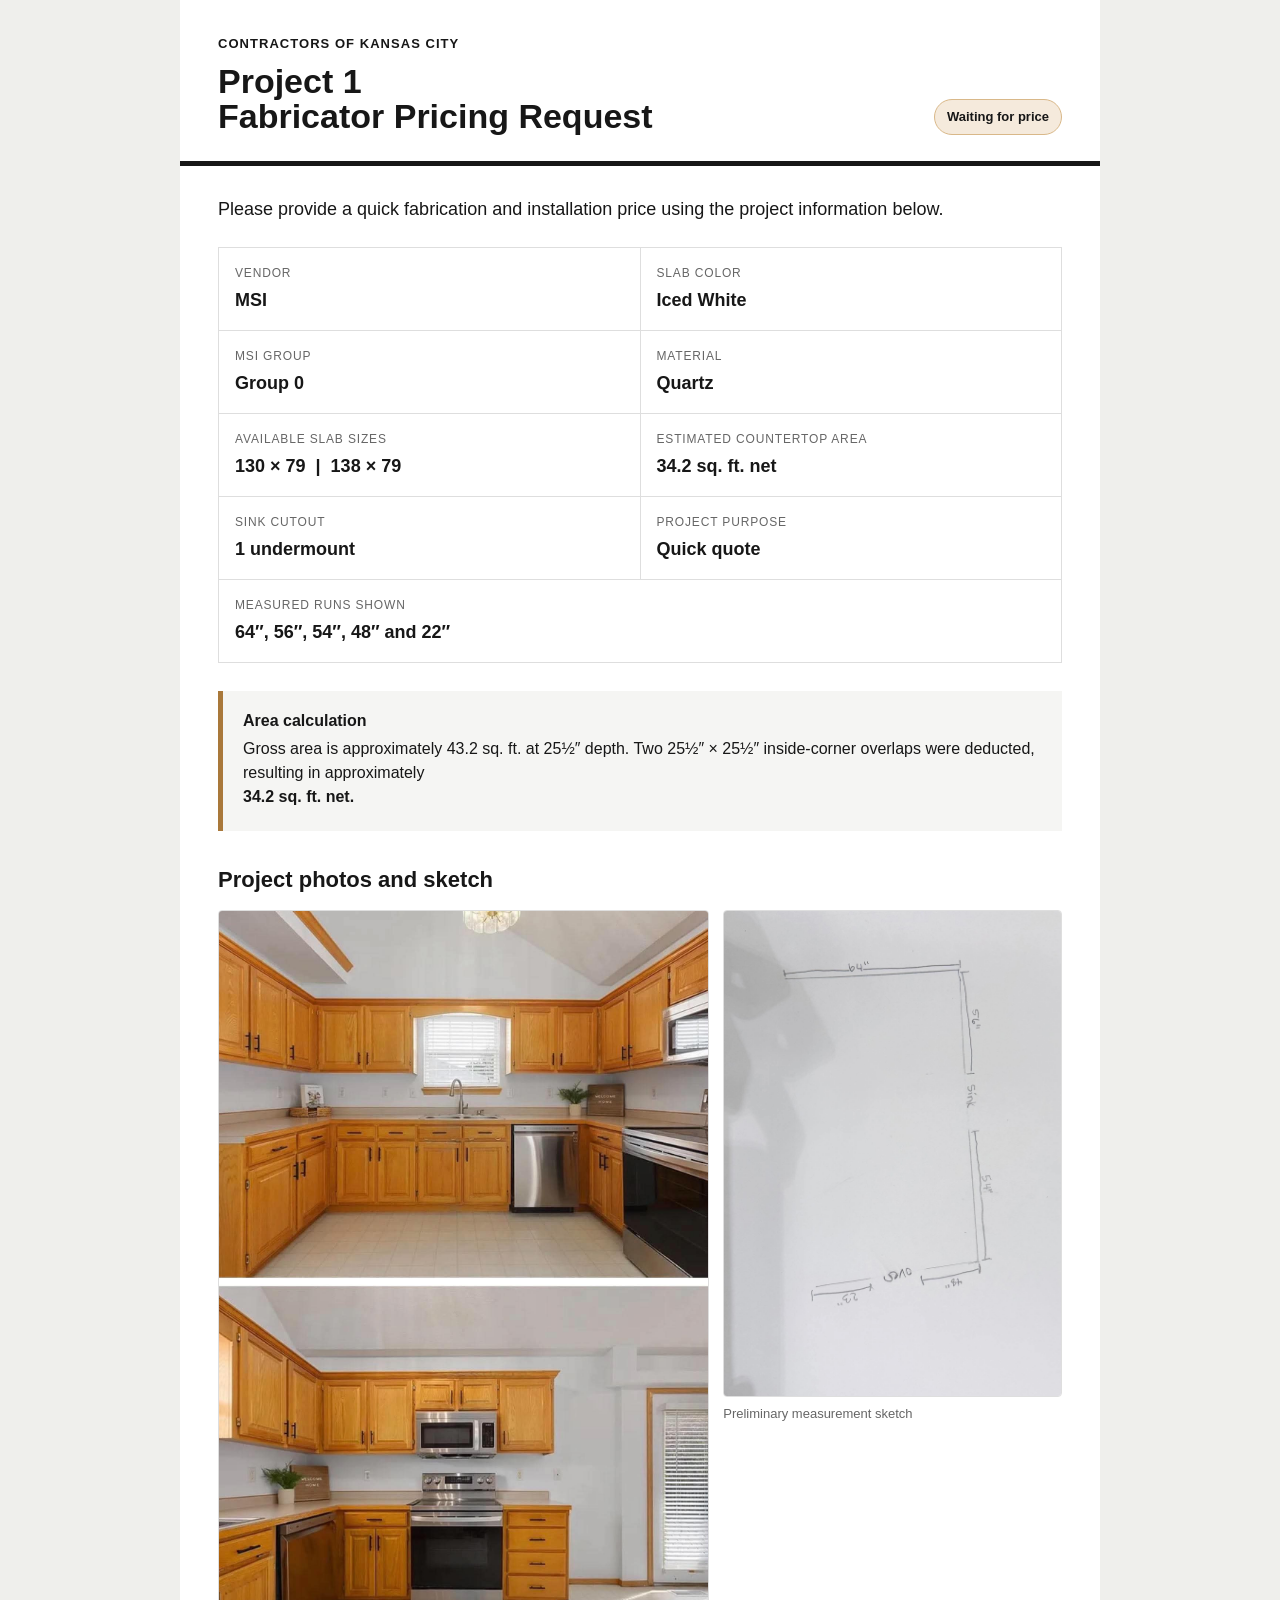
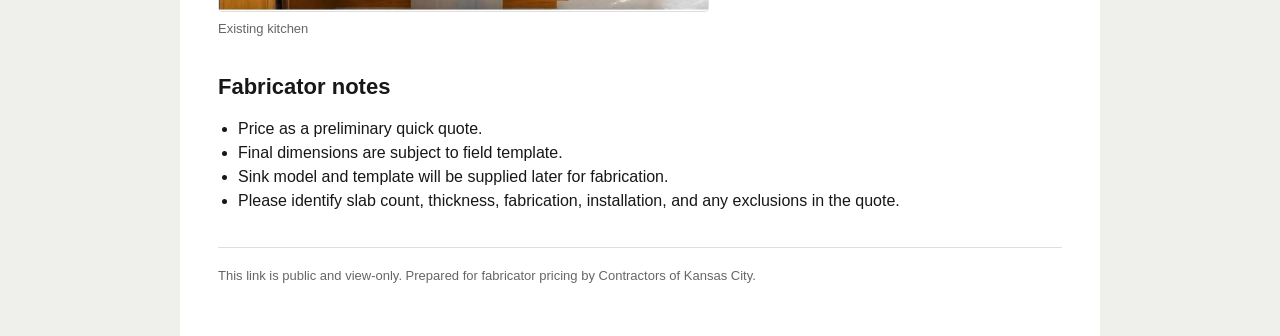
==== projects/project-1/index.html @ 1a5eb714 "Add public Project 1 fabricator pricing page" ====
<!doctype html>
<html lang="en">
<head>
  <meta charset="utf-8">
  <meta name="viewport" content="width=device-width,initial-scale=1">
  <meta name="robots" content="noindex,nofollow">
  <title>Project 1 — Fabricator Pricing Request</title>
  <style>
    :root{--ink:#171717;--muted:#666;--line:#dedede;--soft:#f5f5f3;--accent:#a9783a}
    *{box-sizing:border-box}body{margin:0;background:#efefec;color:var(--ink);font:16px/1.5 Arial,Helvetica,sans-serif}.page{max-width:920px;margin:0 auto;background:white;min-height:100vh}.header{padding:34px 38px 26px;border-bottom:5px solid var(--ink);display:flex;justify-content:space-between;gap:20px;align-items:end}.brand{font-weight:800;letter-spacing:.08em;text-transform:uppercase;font-size:13px}.header h1{font-size:34px;line-height:1.05;margin:10px 0 0}.status{background:#f5eadc;border:1px solid #d9b889;border-radius:999px;padding:7px 12px;font-size:13px;font-weight:700;white-space:nowrap}.content{padding:30px 38px 50px}.intro{font-size:18px;margin:0 0 24px}.grid{display:grid;grid-template-columns:repeat(2,minmax(0,1fr));border-top:1px solid var(--line);border-left:1px solid var(--line);margin-bottom:28px}.item{padding:16px;border-right:1px solid var(--line);border-bottom:1px solid var(--line)}.label{display:block;color:var(--muted);font-size:12px;text-transform:uppercase;letter-spacing:.07em;margin-bottom:5px}.value{font-size:18px;font-weight:700}.wide{grid-column:1/-1}.callout{background:var(--soft);border-left:5px solid var(--accent);padding:18px 20px;margin:0 0 30px}.callout strong{display:block;margin-bottom:4px}h2{font-size:22px;margin:32px 0 14px}.photos{display:grid;grid-template-columns:1.45fr 1fr;gap:14px}.photos figure{margin:0}.photos img{width:100%;display:block;border:1px solid var(--line);border-radius:4px}.photos figcaption{font-size:13px;color:var(--muted);margin-top:7px}.notes{margin:0;padding-left:20px}.footer{border-top:1px solid var(--line);margin-top:34px;padding-top:18px;color:var(--muted);font-size:13px}@media(max-width:650px){.header{padding:25px 20px;display:block}.status{display:inline-block;margin-top:16px}.content{padding:24px 20px 40px}.grid,.photos{grid-template-columns:1fr}.wide{grid-column:auto}.header h1{font-size:29px}}
  </style>
</head>
<body>
<main class="page">
  <header class="header">
    <div><div class="brand">Contractors of Kansas City</div><h1>Project 1<br>Fabricator Pricing Request</h1></div>
    <div class="status">Waiting for price</div>
  </header>
  <section class="content">
    <p class="intro">Please provide a quick fabrication and installation price using the project information below.</p>
    <div class="grid">
      <div class="item"><span class="label">Vendor</span><span class="value">MSI</span></div>
      <div class="item"><span class="label">Slab color</span><span class="value">Iced White</span></div>
      <div class="item"><span class="label">MSI group</span><span class="value">Group 0</span></div>
      <div class="item"><span class="label">Material</span><span class="value">Quartz</span></div>
      <div class="item"><span class="label">Available slab sizes</span><span class="value">130 × 79 &nbsp;|&nbsp; 138 × 79</span></div>
      <div class="item"><span class="label">Estimated countertop area</span><span class="value">34.2 sq. ft. net</span></div>
      <div class="item"><span class="label">Sink cutout</span><span class="value">1 undermount</span></div>
      <div class="item"><span class="label">Project purpose</span><span class="value">Quick quote</span></div>
      <div class="item wide"><span class="label">Measured runs shown</span><span class="value">64″, 56″, 54″, 48″ and 22″</span></div>
    </div>
    <div class="callout"><strong>Area calculation</strong>Gross area is approximately 43.2 sq. ft. at 25½″ depth. Two 25½″ × 25½″ inside-corner overlaps were deducted, resulting in approximately <strong>34.2 sq. ft. net.</strong></div>
    <h2>Project photos and sketch</h2>
    <div class="photos">
      <figure><img src="project-photo.jpeg" alt="Existing kitchen countertop project photos"><figcaption>Existing kitchen</figcaption></figure>
      <figure><img src="measurement-sketch.jpeg" alt="Hand-drawn countertop measurement sketch"><figcaption>Preliminary measurement sketch</figcaption></figure>
    </div>
    <h2>Fabricator notes</h2>
    <ul class="notes">
      <li>Price as a preliminary quick quote.</li>
      <li>Final dimensions are subject to field template.</li>
      <li>Sink model and template will be supplied later for fabrication.</li>
      <li>Please identify slab count, thickness, fabrication, installation, and any exclusions in the quote.</li>
    </ul>
    <div class="footer">This link is public and view-only. Prepared for fabricator pricing by Contractors of Kansas City.</div>
  </section>
</main>
</body>
</html>
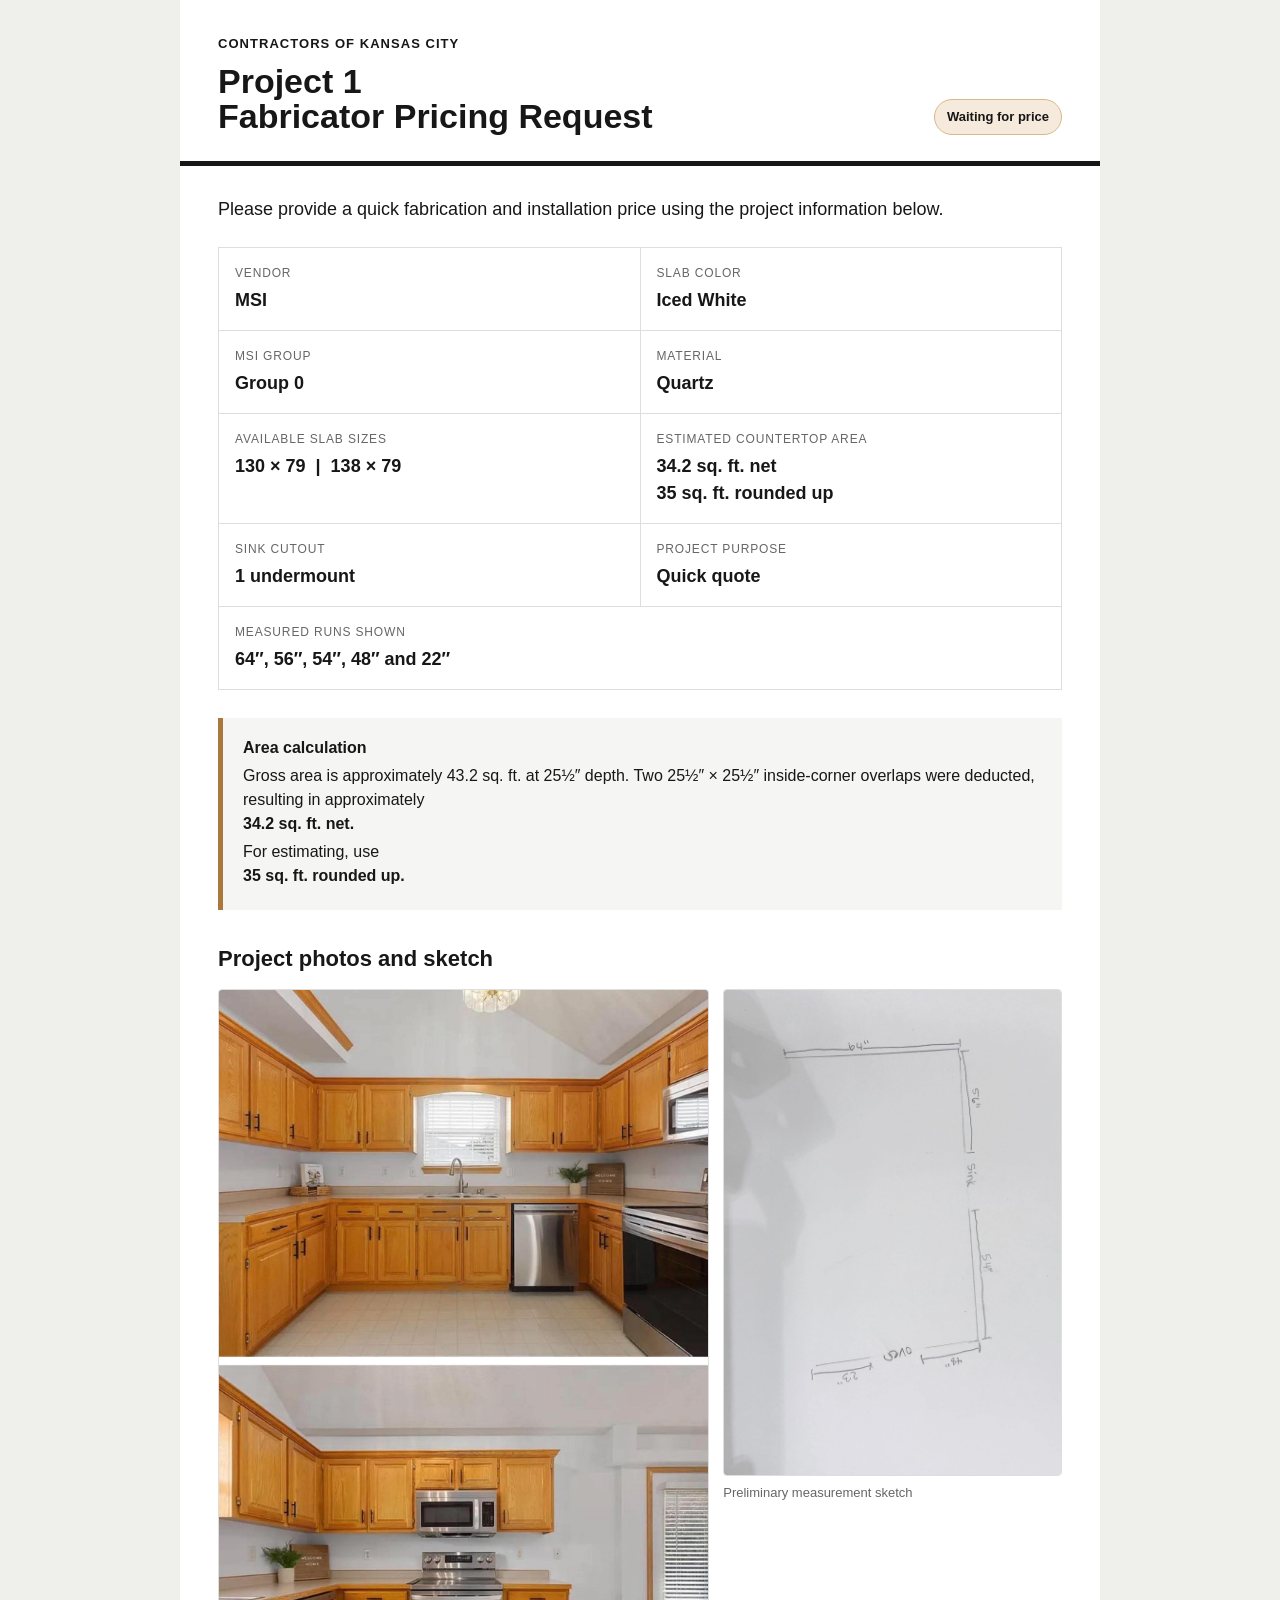
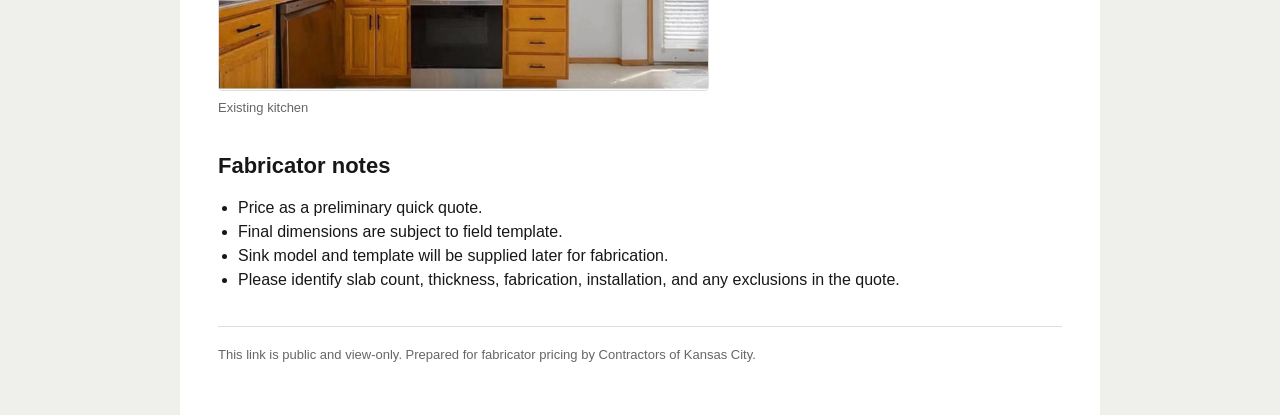
==== commit 9729263e: "Show rounded-up square footage on Project 1" ====
--- a/projects/project-1/index.html
+++ b/projects/project-1/index.html
@@ -24,16 +24,16 @@
       <div class="item"><span class="label">MSI group</span><span class="value">Group 0</span></div>
       <div class="item"><span class="label">Material</span><span class="value">Quartz</span></div>
       <div class="item"><span class="label">Available slab sizes</span><span class="value">130 × 79 &nbsp;|&nbsp; 138 × 79</span></div>
-      <div class="item"><span class="label">Estimated countertop area</span><span class="value">34.2 sq. ft. net</span></div>
+      <div class="item"><span class="label">Estimated countertop area</span><span class="value">34.2 sq. ft. net<br>35 sq. ft. rounded up</span></div>
       <div class="item"><span class="label">Sink cutout</span><span class="value">1 undermount</span></div>
       <div class="item"><span class="label">Project purpose</span><span class="value">Quick quote</span></div>
       <div class="item wide"><span class="label">Measured runs shown</span><span class="value">64″, 56″, 54″, 48″ and 22″</span></div>
     </div>
-    <div class="callout"><strong>Area calculation</strong>Gross area is approximately 43.2 sq. ft. at 25½″ depth. Two 25½″ × 25½″ inside-corner overlaps were deducted, resulting in approximately <strong>34.2 sq. ft. net.</strong></div>
+    <div class="callout"><strong>Area calculation</strong>Gross area is approximately 43.2 sq. ft. at 25½″ depth. Two 25½″ × 25½″ inside-corner overlaps were deducted, resulting in approximately <strong>34.2 sq. ft. net.</strong> For estimating, use <strong>35 sq. ft. rounded up.</strong></div>
     <h2>Project photos and sketch</h2>
     <div class="photos">
-      <figure><img src="project-photo.jpeg" alt="Existing kitchen countertop project photos"><figcaption>Existing kitchen</figcaption></figure>
-      <figure><img src="measurement-sketch.jpeg" alt="Hand-drawn countertop measurement sketch"><figcaption>Preliminary measurement sketch</figcaption></figure>
+      <figure><img src="/projects/project-1/project-photo.jpeg" alt="Existing kitchen countertop project photos"><figcaption>Existing kitchen</figcaption></figure>
+      <figure><img src="/projects/project-1/measurement-sketch.jpeg" alt="Hand-drawn countertop measurement sketch"><figcaption>Preliminary measurement sketch</figcaption></figure>
     </div>
     <h2>Fabricator notes</h2>
     <ul class="notes">
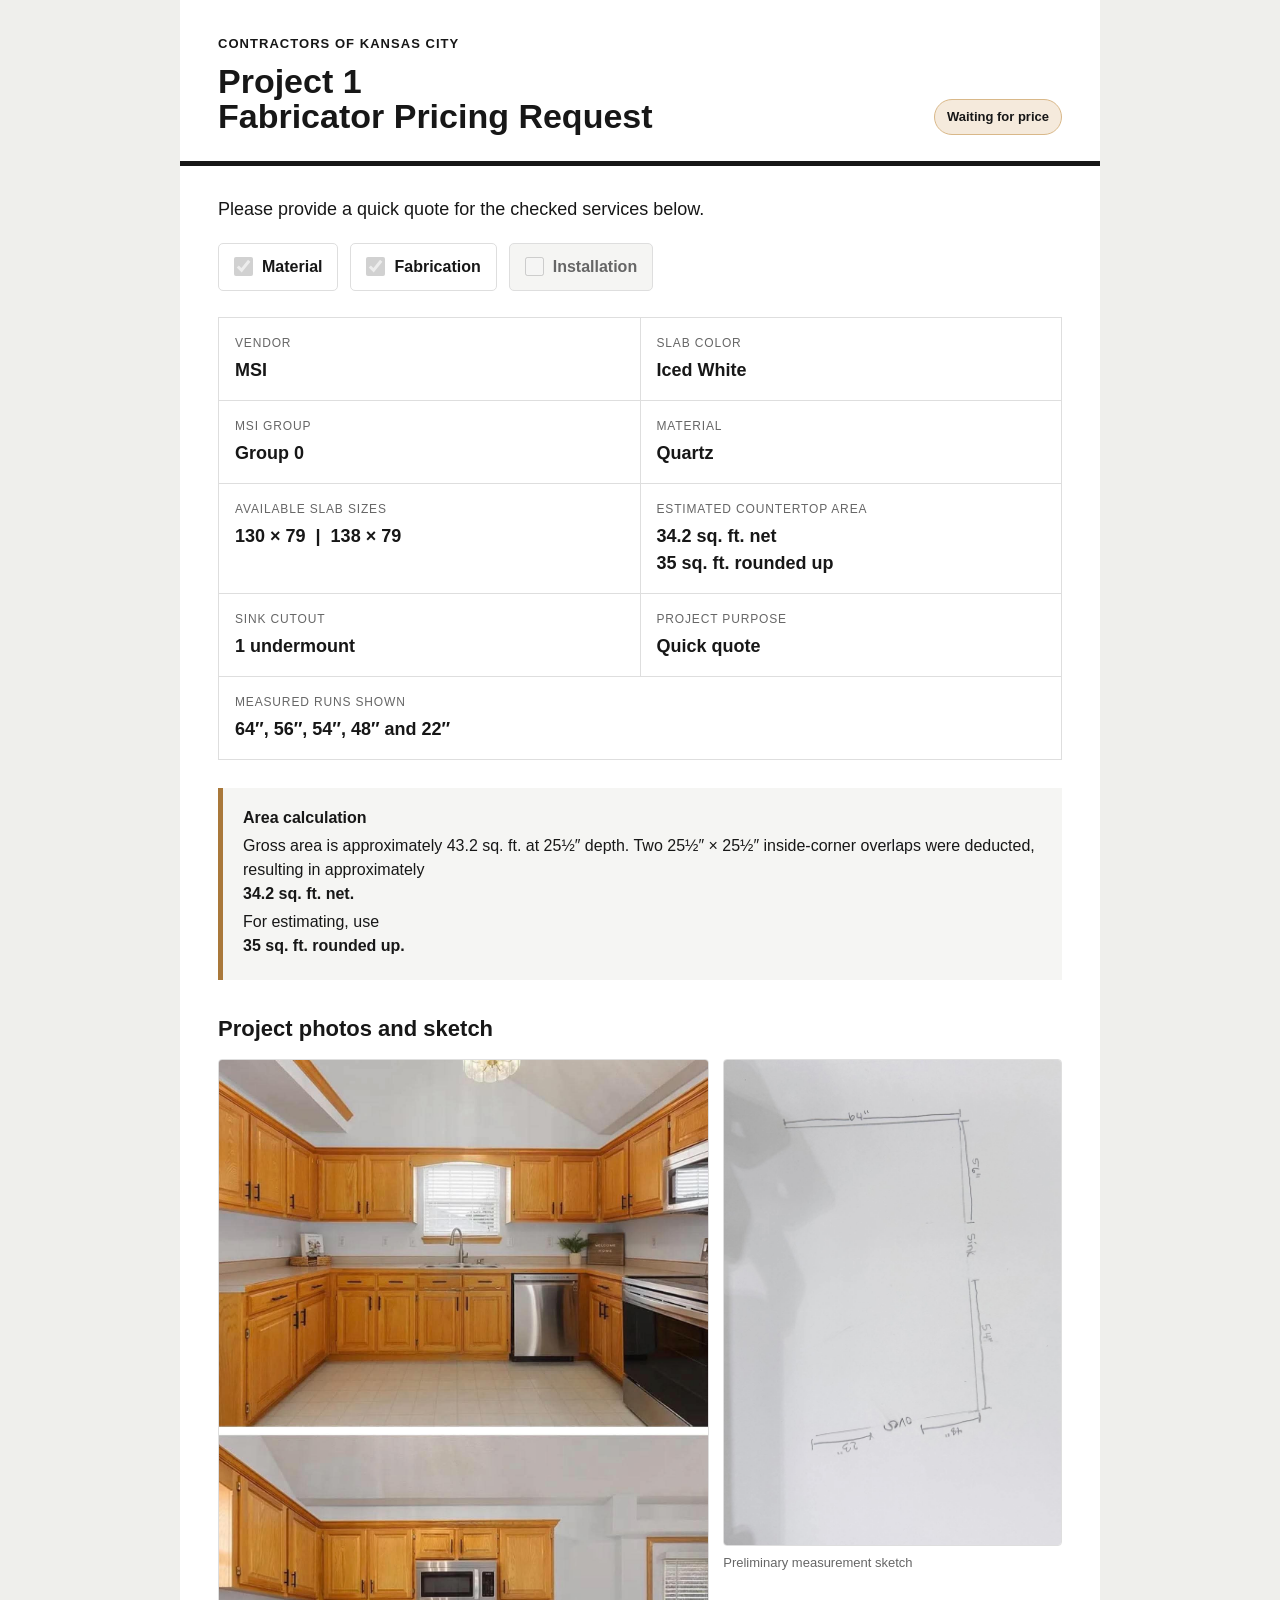
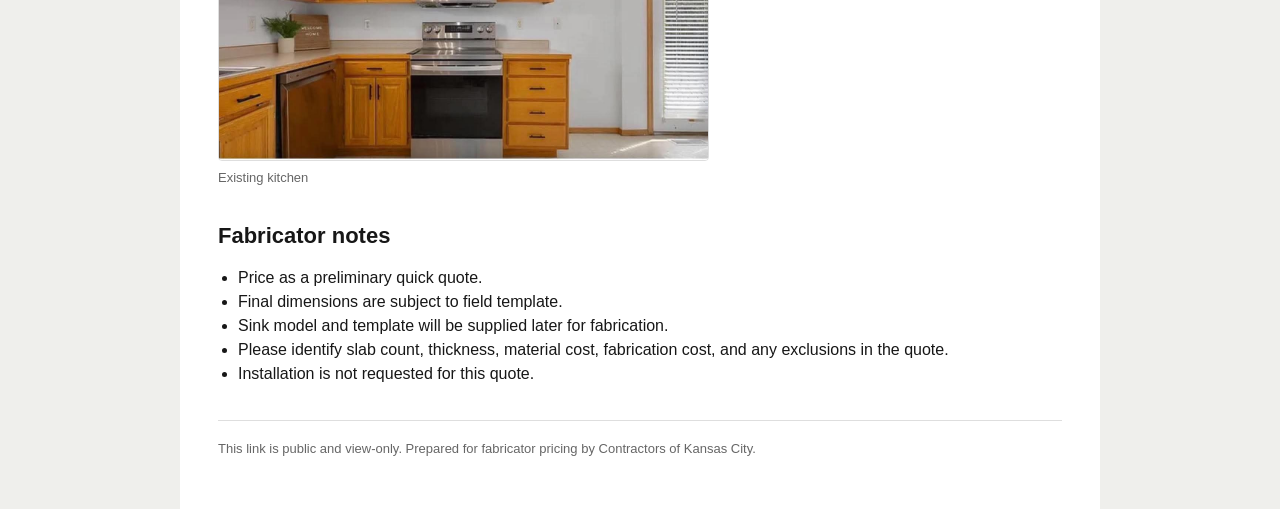
==== commit 79d02903: "Add requested-service checkboxes to Project 1" ====
--- a/projects/project-1/index.html
+++ b/projects/project-1/index.html
@@ -7,7 +7,7 @@
   <title>Project 1 — Fabricator Pricing Request</title>
   <style>
     :root{--ink:#171717;--muted:#666;--line:#dedede;--soft:#f5f5f3;--accent:#a9783a}
-    *{box-sizing:border-box}body{margin:0;background:#efefec;color:var(--ink);font:16px/1.5 Arial,Helvetica,sans-serif}.page{max-width:920px;margin:0 auto;background:white;min-height:100vh}.header{padding:34px 38px 26px;border-bottom:5px solid var(--ink);display:flex;justify-content:space-between;gap:20px;align-items:end}.brand{font-weight:800;letter-spacing:.08em;text-transform:uppercase;font-size:13px}.header h1{font-size:34px;line-height:1.05;margin:10px 0 0}.status{background:#f5eadc;border:1px solid #d9b889;border-radius:999px;padding:7px 12px;font-size:13px;font-weight:700;white-space:nowrap}.content{padding:30px 38px 50px}.intro{font-size:18px;margin:0 0 24px}.grid{display:grid;grid-template-columns:repeat(2,minmax(0,1fr));border-top:1px solid var(--line);border-left:1px solid var(--line);margin-bottom:28px}.item{padding:16px;border-right:1px solid var(--line);border-bottom:1px solid var(--line)}.label{display:block;color:var(--muted);font-size:12px;text-transform:uppercase;letter-spacing:.07em;margin-bottom:5px}.value{font-size:18px;font-weight:700}.wide{grid-column:1/-1}.callout{background:var(--soft);border-left:5px solid var(--accent);padding:18px 20px;margin:0 0 30px}.callout strong{display:block;margin-bottom:4px}h2{font-size:22px;margin:32px 0 14px}.photos{display:grid;grid-template-columns:1.45fr 1fr;gap:14px}.photos figure{margin:0}.photos img{width:100%;display:block;border:1px solid var(--line);border-radius:4px}.photos figcaption{font-size:13px;color:var(--muted);margin-top:7px}.notes{margin:0;padding-left:20px}.footer{border-top:1px solid var(--line);margin-top:34px;padding-top:18px;color:var(--muted);font-size:13px}@media(max-width:650px){.header{padding:25px 20px;display:block}.status{display:inline-block;margin-top:16px}.content{padding:24px 20px 40px}.grid,.photos{grid-template-columns:1fr}.wide{grid-column:auto}.header h1{font-size:29px}}
+    *{box-sizing:border-box}body{margin:0;background:#efefec;color:var(--ink);font:16px/1.5 Arial,Helvetica,sans-serif}.page{max-width:920px;margin:0 auto;background:white;min-height:100vh}.header{padding:34px 38px 26px;border-bottom:5px solid var(--ink);display:flex;justify-content:space-between;gap:20px;align-items:end}.brand{font-weight:800;letter-spacing:.08em;text-transform:uppercase;font-size:13px}.header h1{font-size:34px;line-height:1.05;margin:10px 0 0}.status{background:#f5eadc;border:1px solid #d9b889;border-radius:999px;padding:7px 12px;font-size:13px;font-weight:700;white-space:nowrap}.content{padding:30px 38px 50px}.intro{font-size:18px;margin:0 0 20px}.services{display:flex;flex-wrap:wrap;gap:12px;margin:0 0 26px}.service{display:flex;align-items:center;gap:9px;border:1px solid var(--line);border-radius:5px;padding:11px 15px;background:#fff;font-weight:700}.service input{width:19px;height:19px;accent-color:#171717;margin:0}.service.not-requested{color:var(--muted);background:var(--soft)}.grid{display:grid;grid-template-columns:repeat(2,minmax(0,1fr));border-top:1px solid var(--line);border-left:1px solid var(--line);margin-bottom:28px}.item{padding:16px;border-right:1px solid var(--line);border-bottom:1px solid var(--line)}.label{display:block;color:var(--muted);font-size:12px;text-transform:uppercase;letter-spacing:.07em;margin-bottom:5px}.value{font-size:18px;font-weight:700}.wide{grid-column:1/-1}.callout{background:var(--soft);border-left:5px solid var(--accent);padding:18px 20px;margin:0 0 30px}.callout strong{display:block;margin-bottom:4px}h2{font-size:22px;margin:32px 0 14px}.photos{display:grid;grid-template-columns:1.45fr 1fr;gap:14px}.photos figure{margin:0}.photos img{width:100%;display:block;border:1px solid var(--line);border-radius:4px}.photos figcaption{font-size:13px;color:var(--muted);margin-top:7px}.notes{margin:0;padding-left:20px}.footer{border-top:1px solid var(--line);margin-top:34px;padding-top:18px;color:var(--muted);font-size:13px}@media(max-width:650px){.header{padding:25px 20px;display:block}.status{display:inline-block;margin-top:16px}.content{padding:24px 20px 40px}.grid,.photos{grid-template-columns:1fr}.wide{grid-column:auto}.header h1{font-size:29px}}
   </style>
 </head>
 <body>
@@ -17,7 +17,12 @@
     <div class="status">Waiting for price</div>
   </header>
   <section class="content">
-    <p class="intro">Please provide a quick fabrication and installation price using the project information below.</p>
+    <p class="intro">Please provide a quick quote for the checked services below.</p>
+    <div class="services" aria-label="Requested quote services">
+      <label class="service"><input type="checkbox" checked disabled> Material</label>
+      <label class="service"><input type="checkbox" checked disabled> Fabrication</label>
+      <label class="service not-requested"><input type="checkbox" disabled> Installation</label>
+    </div>
     <div class="grid">
       <div class="item"><span class="label">Vendor</span><span class="value">MSI</span></div>
       <div class="item"><span class="label">Slab color</span><span class="value">Iced White</span></div>
@@ -40,7 +45,8 @@
       <li>Price as a preliminary quick quote.</li>
       <li>Final dimensions are subject to field template.</li>
       <li>Sink model and template will be supplied later for fabrication.</li>
-      <li>Please identify slab count, thickness, fabrication, installation, and any exclusions in the quote.</li>
+      <li>Please identify slab count, thickness, material cost, fabrication cost, and any exclusions in the quote.</li>
+      <li>Installation is not requested for this quote.</li>
     </ul>
     <div class="footer">This link is public and view-only. Prepared for fabricator pricing by Contractors of Kansas City.</div>
   </section>
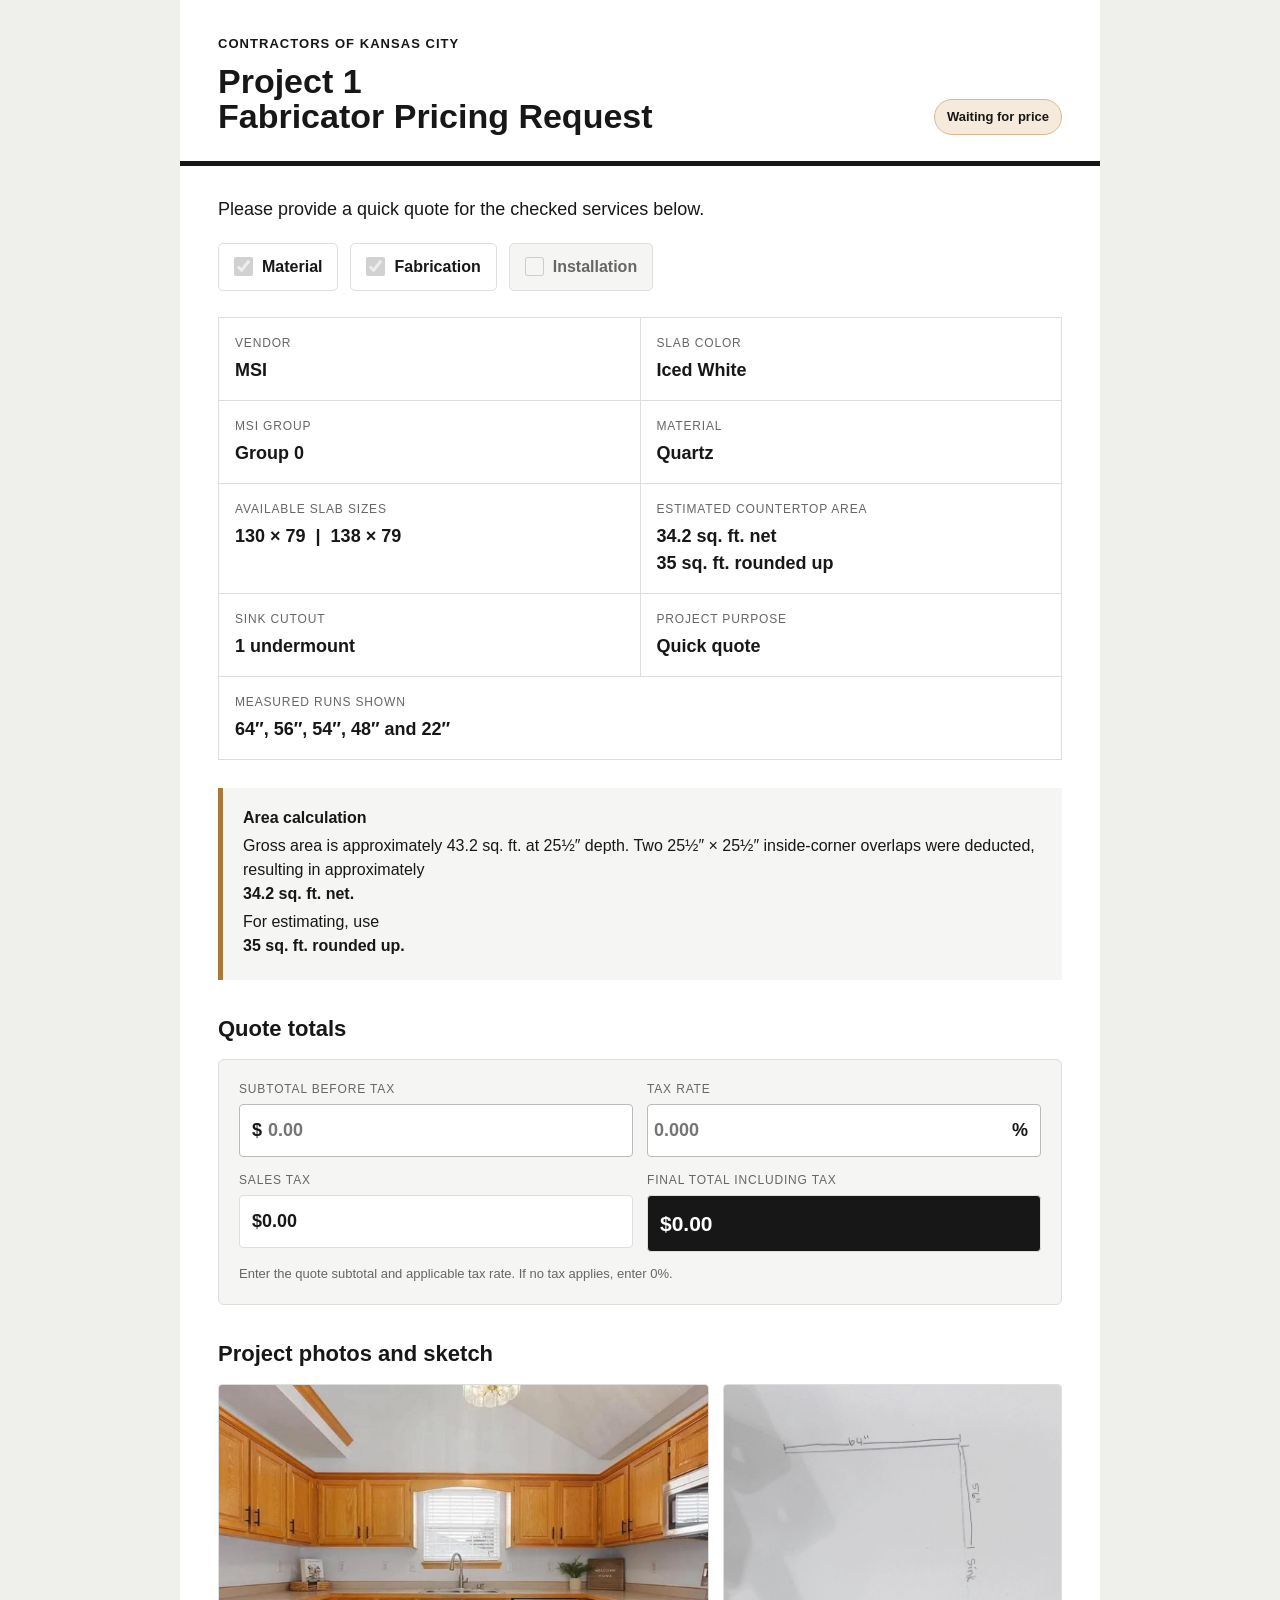
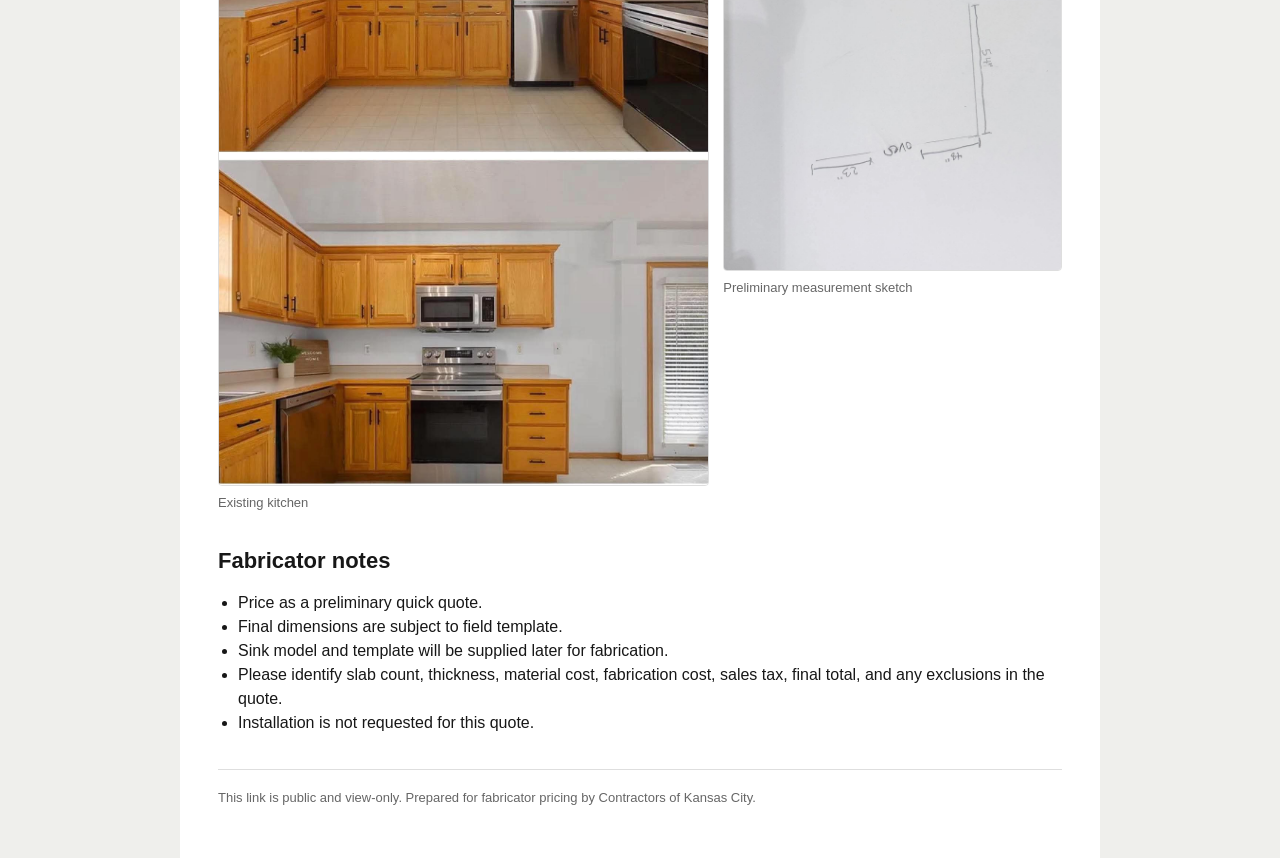
==== commit d2a020d6: "Add tax fields to Project 1 quote calculator" ====
--- a/projects/project-1/index.html
+++ b/projects/project-1/index.html
@@ -7,7 +7,7 @@
   <title>Project 1 — Fabricator Pricing Request</title>
   <style>
     :root{--ink:#171717;--muted:#666;--line:#dedede;--soft:#f5f5f3;--accent:#a9783a}
-    *{box-sizing:border-box}body{margin:0;background:#efefec;color:var(--ink);font:16px/1.5 Arial,Helvetica,sans-serif}.page{max-width:920px;margin:0 auto;background:white;min-height:100vh}.header{padding:34px 38px 26px;border-bottom:5px solid var(--ink);display:flex;justify-content:space-between;gap:20px;align-items:end}.brand{font-weight:800;letter-spacing:.08em;text-transform:uppercase;font-size:13px}.header h1{font-size:34px;line-height:1.05;margin:10px 0 0}.status{background:#f5eadc;border:1px solid #d9b889;border-radius:999px;padding:7px 12px;font-size:13px;font-weight:700;white-space:nowrap}.content{padding:30px 38px 50px}.intro{font-size:18px;margin:0 0 20px}.services{display:flex;flex-wrap:wrap;gap:12px;margin:0 0 26px}.service{display:flex;align-items:center;gap:9px;border:1px solid var(--line);border-radius:5px;padding:11px 15px;background:#fff;font-weight:700}.service input{width:19px;height:19px;accent-color:#171717;margin:0}.service.not-requested{color:var(--muted);background:var(--soft)}.grid{display:grid;grid-template-columns:repeat(2,minmax(0,1fr));border-top:1px solid var(--line);border-left:1px solid var(--line);margin-bottom:28px}.item{padding:16px;border-right:1px solid var(--line);border-bottom:1px solid var(--line)}.label{display:block;color:var(--muted);font-size:12px;text-transform:uppercase;letter-spacing:.07em;margin-bottom:5px}.value{font-size:18px;font-weight:700}.wide{grid-column:1/-1}.callout{background:var(--soft);border-left:5px solid var(--accent);padding:18px 20px;margin:0 0 30px}.callout strong{display:block;margin-bottom:4px}h2{font-size:22px;margin:32px 0 14px}.photos{display:grid;grid-template-columns:1.45fr 1fr;gap:14px}.photos figure{margin:0}.photos img{width:100%;display:block;border:1px solid var(--line);border-radius:4px}.photos figcaption{font-size:13px;color:var(--muted);margin-top:7px}.notes{margin:0;padding-left:20px}.footer{border-top:1px solid var(--line);margin-top:34px;padding-top:18px;color:var(--muted);font-size:13px}@media(max-width:650px){.header{padding:25px 20px;display:block}.status{display:inline-block;margin-top:16px}.content{padding:24px 20px 40px}.grid,.photos{grid-template-columns:1fr}.wide{grid-column:auto}.header h1{font-size:29px}}
+    *{box-sizing:border-box}body{margin:0;background:#efefec;color:var(--ink);font:16px/1.5 Arial,Helvetica,sans-serif}.page{max-width:920px;margin:0 auto;background:white;min-height:100vh}.header{padding:34px 38px 26px;border-bottom:5px solid var(--ink);display:flex;justify-content:space-between;gap:20px;align-items:end}.brand{font-weight:800;letter-spacing:.08em;text-transform:uppercase;font-size:13px}.header h1{font-size:34px;line-height:1.05;margin:10px 0 0}.status{background:#f5eadc;border:1px solid #d9b889;border-radius:999px;padding:7px 12px;font-size:13px;font-weight:700;white-space:nowrap}.content{padding:30px 38px 50px}.intro{font-size:18px;margin:0 0 20px}.services{display:flex;flex-wrap:wrap;gap:12px;margin:0 0 26px}.service{display:flex;align-items:center;gap:9px;border:1px solid var(--line);border-radius:5px;padding:11px 15px;background:#fff;font-weight:700}.service input{width:19px;height:19px;accent-color:#171717;margin:0}.service.not-requested{color:var(--muted);background:var(--soft)}.grid{display:grid;grid-template-columns:repeat(2,minmax(0,1fr));border-top:1px solid var(--line);border-left:1px solid var(--line);margin-bottom:28px}.item{padding:16px;border-right:1px solid var(--line);border-bottom:1px solid var(--line)}.label{display:block;color:var(--muted);font-size:12px;text-transform:uppercase;letter-spacing:.07em;margin-bottom:5px}.value{font-size:18px;font-weight:700}.wide{grid-column:1/-1}.callout{background:var(--soft);border-left:5px solid var(--accent);padding:18px 20px;margin:0 0 30px}.callout strong{display:block;margin-bottom:4px}h2{font-size:22px;margin:32px 0 14px}.photos{display:grid;grid-template-columns:1.45fr 1fr;gap:14px}.photos figure{margin:0}.photos img{width:100%;display:block;border:1px solid var(--line);border-radius:4px}.photos figcaption{font-size:13px;color:var(--muted);margin-top:7px}.notes{margin:0;padding-left:20px}.quote-box{border:1px solid var(--line);border-radius:6px;padding:20px;background:var(--soft);margin-bottom:30px}.quote-fields{display:grid;grid-template-columns:repeat(2,minmax(0,1fr));gap:14px}.quote-field label{display:block;color:var(--muted);font-size:12px;text-transform:uppercase;letter-spacing:.07em;margin-bottom:6px}.money-input{display:flex;align-items:center;background:#fff;border:1px solid #bbb;border-radius:4px;padding:0 12px;font-size:18px;font-weight:700}.money-input input,.rate-input input{width:100%;border:0;background:transparent;padding:12px 6px;font:inherit;outline:none}.rate-input{display:flex;align-items:center;background:#fff;border:1px solid #bbb;border-radius:4px;padding-right:12px;font-size:18px;font-weight:700}.calculated{background:#fff;border:1px solid var(--line);border-radius:4px;padding:12px;font-size:18px;font-weight:700;min-height:51px}.quote-total .calculated{background:var(--ink);color:#fff;font-size:21px}.quote-help{color:var(--muted);font-size:13px;margin:12px 0 0}.footer{border-top:1px solid var(--line);margin-top:34px;padding-top:18px;color:var(--muted);font-size:13px}@media(max-width:650px){.header{padding:25px 20px;display:block}.status{display:inline-block;margin-top:16px}.content{padding:24px 20px 40px}.grid,.photos,.quote-fields{grid-template-columns:1fr}.wide{grid-column:auto}.header h1{font-size:29px}}
   </style>
 </head>
 <body>
@@ -35,6 +35,29 @@
       <div class="item wide"><span class="label">Measured runs shown</span><span class="value">64″, 56″, 54″, 48″ and 22″</span></div>
     </div>
     <div class="callout"><strong>Area calculation</strong>Gross area is approximately 43.2 sq. ft. at 25½″ depth. Two 25½″ × 25½″ inside-corner overlaps were deducted, resulting in approximately <strong>34.2 sq. ft. net.</strong> For estimating, use <strong>35 sq. ft. rounded up.</strong></div>
+
+    <h2>Quote totals</h2>
+    <div class="quote-box">
+      <div class="quote-fields">
+        <div class="quote-field">
+          <label for="quote-subtotal">Subtotal before tax</label>
+          <div class="money-input"><span>$</span><input id="quote-subtotal" type="number" min="0" step="0.01" inputmode="decimal" placeholder="0.00"></div>
+        </div>
+        <div class="quote-field">
+          <label for="tax-rate">Tax rate</label>
+          <div class="rate-input"><input id="tax-rate" type="number" min="0" step="0.001" inputmode="decimal" placeholder="0.000"><span>%</span></div>
+        </div>
+        <div class="quote-field">
+          <label>Sales tax</label>
+          <div class="calculated" id="tax-amount">$0.00</div>
+        </div>
+        <div class="quote-field quote-total">
+          <label>Final total including tax</label>
+          <div class="calculated" id="quote-total">$0.00</div>
+        </div>
+      </div>
+      <p class="quote-help">Enter the quote subtotal and applicable tax rate. If no tax applies, enter 0%.</p>
+    </div>
     <h2>Project photos and sketch</h2>
     <div class="photos">
       <figure><img src="/projects/project-1/project-photo.jpeg" alt="Existing kitchen countertop project photos"><figcaption>Existing kitchen</figcaption></figure>
@@ -45,11 +68,28 @@
       <li>Price as a preliminary quick quote.</li>
       <li>Final dimensions are subject to field template.</li>
       <li>Sink model and template will be supplied later for fabrication.</li>
-      <li>Please identify slab count, thickness, material cost, fabrication cost, and any exclusions in the quote.</li>
+      <li>Please identify slab count, thickness, material cost, fabrication cost, sales tax, final total, and any exclusions in the quote.</li>
       <li>Installation is not requested for this quote.</li>
     </ul>
     <div class="footer">This link is public and view-only. Prepared for fabricator pricing by Contractors of Kansas City.</div>
   </section>
 </main>
+
+<script>
+  const subtotalInput = document.getElementById('quote-subtotal');
+  const taxRateInput = document.getElementById('tax-rate');
+  const taxAmount = document.getElementById('tax-amount');
+  const quoteTotal = document.getElementById('quote-total');
+  const money = new Intl.NumberFormat('en-US', { style: 'currency', currency: 'USD' });
+  function updateQuoteTotals() {
+    const subtotal = Math.max(0, Number(subtotalInput.value) || 0);
+    const rate = Math.max(0, Number(taxRateInput.value) || 0);
+    const tax = subtotal * rate / 100;
+    taxAmount.textContent = money.format(tax);
+    quoteTotal.textContent = money.format(subtotal + tax);
+  }
+  subtotalInput.addEventListener('input', updateQuoteTotals);
+  taxRateInput.addEventListener('input', updateQuoteTotals);
+</script>
 </body>
 </html>
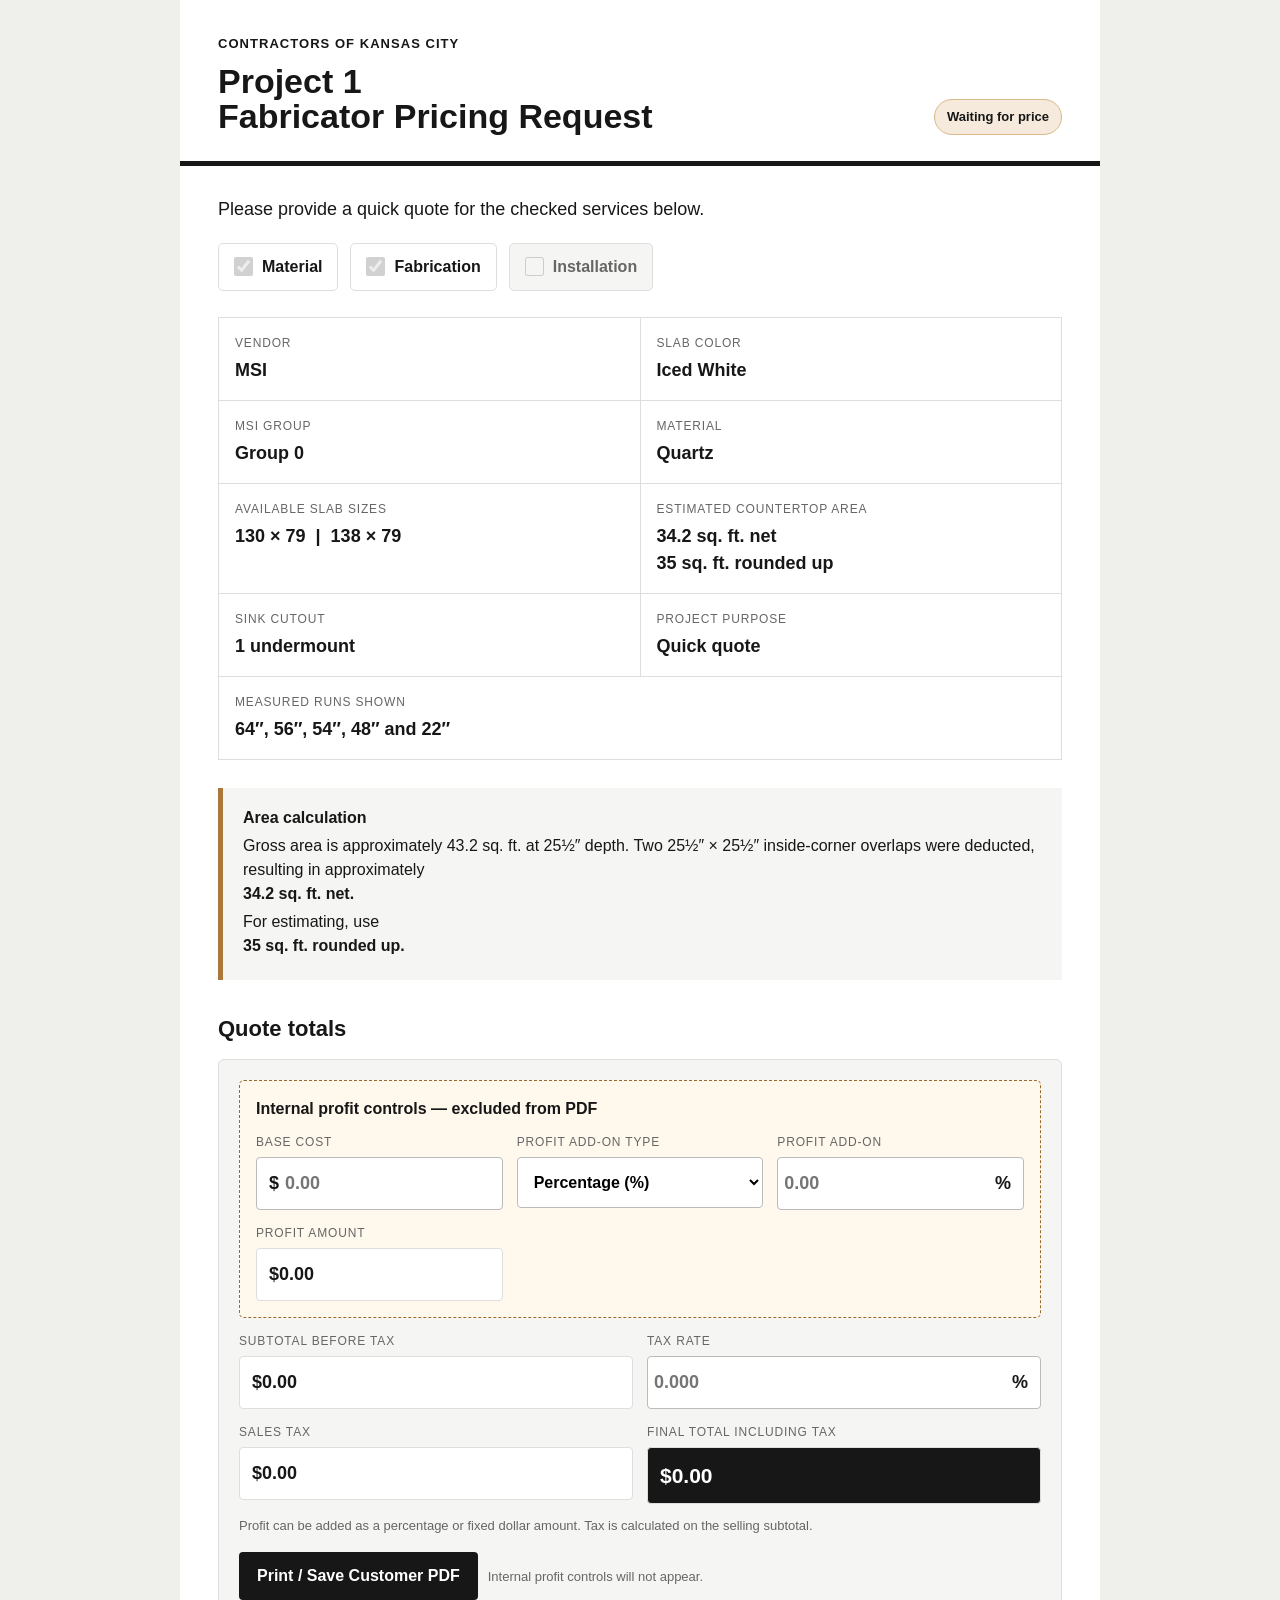
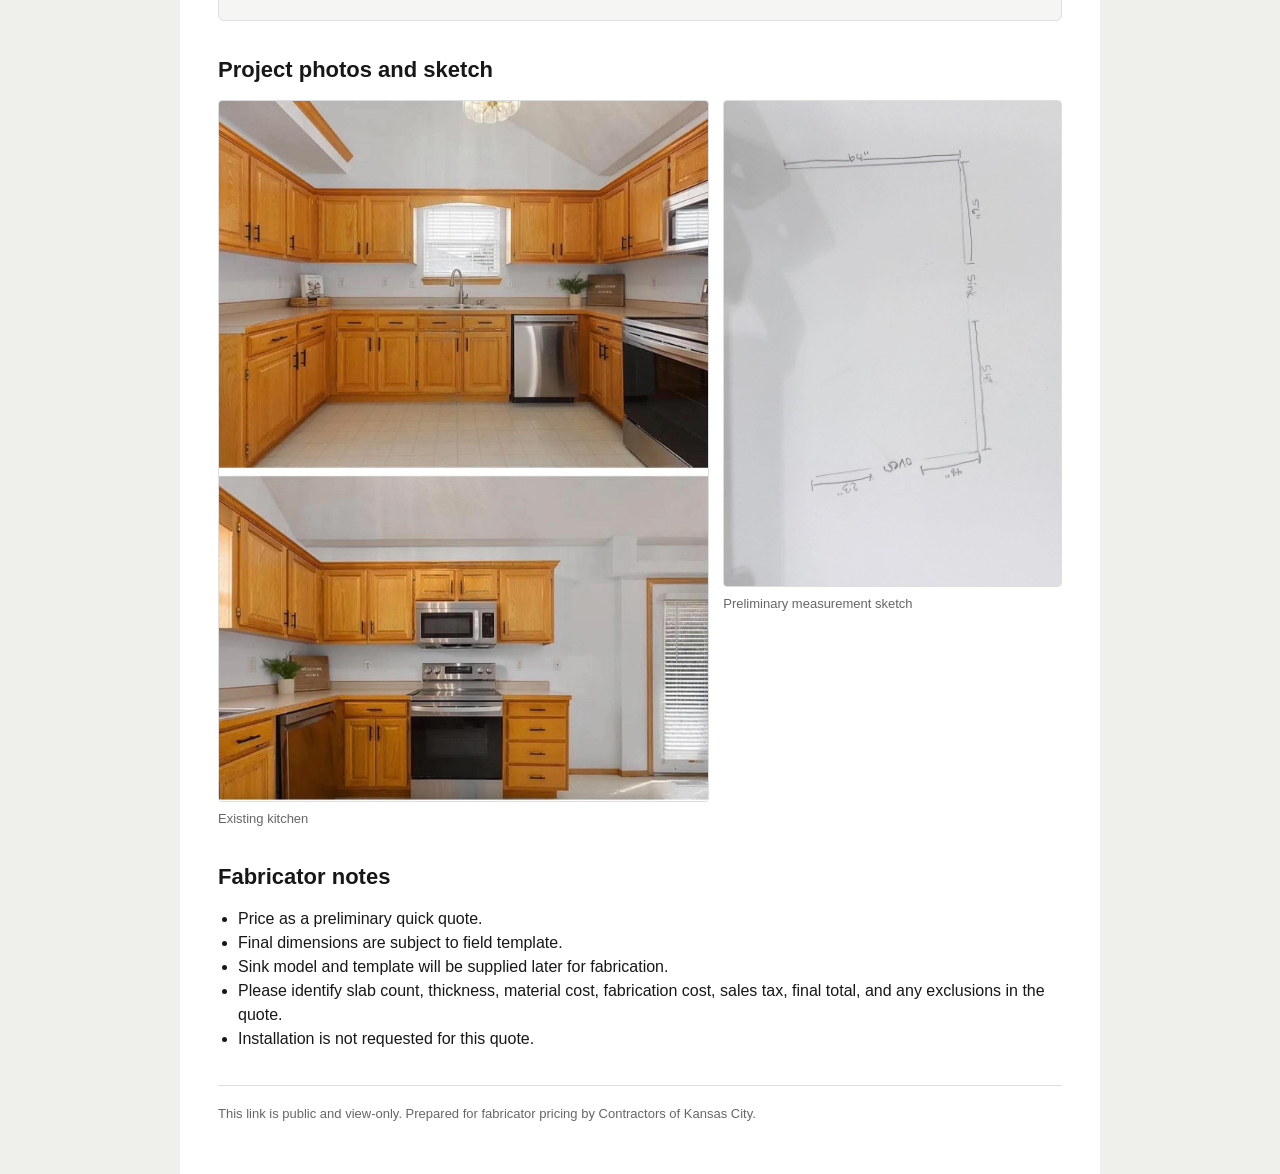
==== commit aabf3a43: "Add internal profit markup and customer PDF view" ====
--- a/projects/project-1/index.html
+++ b/projects/project-1/index.html
@@ -7,7 +7,7 @@
   <title>Project 1 — Fabricator Pricing Request</title>
   <style>
     :root{--ink:#171717;--muted:#666;--line:#dedede;--soft:#f5f5f3;--accent:#a9783a}
-    *{box-sizing:border-box}body{margin:0;background:#efefec;color:var(--ink);font:16px/1.5 Arial,Helvetica,sans-serif}.page{max-width:920px;margin:0 auto;background:white;min-height:100vh}.header{padding:34px 38px 26px;border-bottom:5px solid var(--ink);display:flex;justify-content:space-between;gap:20px;align-items:end}.brand{font-weight:800;letter-spacing:.08em;text-transform:uppercase;font-size:13px}.header h1{font-size:34px;line-height:1.05;margin:10px 0 0}.status{background:#f5eadc;border:1px solid #d9b889;border-radius:999px;padding:7px 12px;font-size:13px;font-weight:700;white-space:nowrap}.content{padding:30px 38px 50px}.intro{font-size:18px;margin:0 0 20px}.services{display:flex;flex-wrap:wrap;gap:12px;margin:0 0 26px}.service{display:flex;align-items:center;gap:9px;border:1px solid var(--line);border-radius:5px;padding:11px 15px;background:#fff;font-weight:700}.service input{width:19px;height:19px;accent-color:#171717;margin:0}.service.not-requested{color:var(--muted);background:var(--soft)}.grid{display:grid;grid-template-columns:repeat(2,minmax(0,1fr));border-top:1px solid var(--line);border-left:1px solid var(--line);margin-bottom:28px}.item{padding:16px;border-right:1px solid var(--line);border-bottom:1px solid var(--line)}.label{display:block;color:var(--muted);font-size:12px;text-transform:uppercase;letter-spacing:.07em;margin-bottom:5px}.value{font-size:18px;font-weight:700}.wide{grid-column:1/-1}.callout{background:var(--soft);border-left:5px solid var(--accent);padding:18px 20px;margin:0 0 30px}.callout strong{display:block;margin-bottom:4px}h2{font-size:22px;margin:32px 0 14px}.photos{display:grid;grid-template-columns:1.45fr 1fr;gap:14px}.photos figure{margin:0}.photos img{width:100%;display:block;border:1px solid var(--line);border-radius:4px}.photos figcaption{font-size:13px;color:var(--muted);margin-top:7px}.notes{margin:0;padding-left:20px}.quote-box{border:1px solid var(--line);border-radius:6px;padding:20px;background:var(--soft);margin-bottom:30px}.quote-fields{display:grid;grid-template-columns:repeat(2,minmax(0,1fr));gap:14px}.quote-field label{display:block;color:var(--muted);font-size:12px;text-transform:uppercase;letter-spacing:.07em;margin-bottom:6px}.money-input{display:flex;align-items:center;background:#fff;border:1px solid #bbb;border-radius:4px;padding:0 12px;font-size:18px;font-weight:700}.money-input input,.rate-input input{width:100%;border:0;background:transparent;padding:12px 6px;font:inherit;outline:none}.rate-input{display:flex;align-items:center;background:#fff;border:1px solid #bbb;border-radius:4px;padding-right:12px;font-size:18px;font-weight:700}.calculated{background:#fff;border:1px solid var(--line);border-radius:4px;padding:12px;font-size:18px;font-weight:700;min-height:51px}.quote-total .calculated{background:var(--ink);color:#fff;font-size:21px}.quote-help{color:var(--muted);font-size:13px;margin:12px 0 0}.footer{border-top:1px solid var(--line);margin-top:34px;padding-top:18px;color:var(--muted);font-size:13px}@media(max-width:650px){.header{padding:25px 20px;display:block}.status{display:inline-block;margin-top:16px}.content{padding:24px 20px 40px}.grid,.photos,.quote-fields{grid-template-columns:1fr}.wide{grid-column:auto}.header h1{font-size:29px}}
+    *{box-sizing:border-box}body{margin:0;background:#efefec;color:var(--ink);font:16px/1.5 Arial,Helvetica,sans-serif}.page{max-width:920px;margin:0 auto;background:white;min-height:100vh}.header{padding:34px 38px 26px;border-bottom:5px solid var(--ink);display:flex;justify-content:space-between;gap:20px;align-items:end}.brand{font-weight:800;letter-spacing:.08em;text-transform:uppercase;font-size:13px}.header h1{font-size:34px;line-height:1.05;margin:10px 0 0}.status{background:#f5eadc;border:1px solid #d9b889;border-radius:999px;padding:7px 12px;font-size:13px;font-weight:700;white-space:nowrap}.content{padding:30px 38px 50px}.intro{font-size:18px;margin:0 0 20px}.services{display:flex;flex-wrap:wrap;gap:12px;margin:0 0 26px}.service{display:flex;align-items:center;gap:9px;border:1px solid var(--line);border-radius:5px;padding:11px 15px;background:#fff;font-weight:700}.service input{width:19px;height:19px;accent-color:#171717;margin:0}.service.not-requested{color:var(--muted);background:var(--soft)}.grid{display:grid;grid-template-columns:repeat(2,minmax(0,1fr));border-top:1px solid var(--line);border-left:1px solid var(--line);margin-bottom:28px}.item{padding:16px;border-right:1px solid var(--line);border-bottom:1px solid var(--line)}.label{display:block;color:var(--muted);font-size:12px;text-transform:uppercase;letter-spacing:.07em;margin-bottom:5px}.value{font-size:18px;font-weight:700}.wide{grid-column:1/-1}.callout{background:var(--soft);border-left:5px solid var(--accent);padding:18px 20px;margin:0 0 30px}.callout strong{display:block;margin-bottom:4px}h2{font-size:22px;margin:32px 0 14px}.photos{display:grid;grid-template-columns:1.45fr 1fr;gap:14px}.photos figure{margin:0}.photos img{width:100%;display:block;border:1px solid var(--line);border-radius:4px}.photos figcaption{font-size:13px;color:var(--muted);margin-top:7px}.notes{margin:0;padding-left:20px}.quote-box{border:1px solid var(--line);border-radius:6px;padding:20px;background:var(--soft);margin-bottom:30px}.quote-fields{display:grid;grid-template-columns:repeat(2,minmax(0,1fr));gap:14px}.quote-field label{display:block;color:var(--muted);font-size:12px;text-transform:uppercase;letter-spacing:.07em;margin-bottom:6px}.money-input{display:flex;align-items:center;background:#fff;border:1px solid #bbb;border-radius:4px;padding:0 12px;font-size:18px;font-weight:700}.money-input input,.rate-input input{width:100%;border:0;background:transparent;padding:12px 6px;font:inherit;outline:none}.select-input{width:100%;background:#fff;border:1px solid #bbb;border-radius:4px;padding:12px;font:inherit;font-weight:700;min-height:51px}.rate-input{display:flex;align-items:center;background:#fff;border:1px solid #bbb;border-radius:4px;padding-right:12px;font-size:18px;font-weight:700}.calculated{background:#fff;border:1px solid var(--line);border-radius:4px;padding:12px;font-size:18px;font-weight:700;min-height:51px}.quote-total .calculated{background:var(--ink);color:#fff;font-size:21px}.quote-help{color:var(--muted);font-size:13px;margin:12px 0 0}.internal-panel{grid-column:1/-1;border:1px dashed #9b6b2e;background:#fff8ed;border-radius:5px;padding:16px}.internal-title{font-weight:800;margin:0 0 12px}.internal-grid{display:grid;grid-template-columns:repeat(3,minmax(0,1fr));gap:14px}.pdf-button{margin-top:16px;border:0;border-radius:4px;background:var(--ink);color:#fff;padding:12px 18px;font:inherit;font-weight:700;cursor:pointer}.pdf-note{display:inline-block;margin-left:10px;color:var(--muted);font-size:13px}.footer{border-top:1px solid var(--line);margin-top:34px;padding-top:18px;color:var(--muted);font-size:13px}@media print{body{background:#fff}.page{max-width:none}.internal-only,.pdf-button,.pdf-note{display:none!important}.quote-box{break-inside:avoid}.content{padding-bottom:20px}}@media(max-width:650px){.header{padding:25px 20px;display:block}.status{display:inline-block;margin-top:16px}.content{padding:24px 20px 40px}.grid,.photos,.quote-fields,.internal-grid{grid-template-columns:1fr}.wide{grid-column:auto}.header h1{font-size:29px}}
   </style>
 </head>
 <body>
@@ -39,9 +39,30 @@
     <h2>Quote totals</h2>
     <div class="quote-box">
       <div class="quote-fields">
+        <div class="internal-panel internal-only">
+          <p class="internal-title">Internal profit controls — excluded from PDF</p>
+          <div class="internal-grid">
+            <div class="quote-field">
+              <label for="base-cost">Base cost</label>
+              <div class="money-input"><span>$</span><input id="base-cost" type="number" min="0" step="0.01" inputmode="decimal" placeholder="0.00"></div>
+            </div>
+            <div class="quote-field">
+              <label for="profit-type">Profit add-on type</label>
+              <select id="profit-type" class="select-input"><option value="percent">Percentage (%)</option><option value="dollar">Dollar amount ($)</option></select>
+            </div>
+            <div class="quote-field">
+              <label for="profit-value">Profit add-on</label>
+              <div class="rate-input"><input id="profit-value" type="number" min="0" step="0.01" inputmode="decimal" placeholder="0.00"><span id="profit-symbol">%</span></div>
+            </div>
+            <div class="quote-field">
+              <label>Profit amount</label>
+              <div class="calculated" id="profit-amount">$0.00</div>
+            </div>
+          </div>
+        </div>
         <div class="quote-field">
-          <label for="quote-subtotal">Subtotal before tax</label>
-          <div class="money-input"><span>$</span><input id="quote-subtotal" type="number" min="0" step="0.01" inputmode="decimal" placeholder="0.00"></div>
+          <label>Subtotal before tax</label>
+          <div class="calculated" id="selling-subtotal">$0.00</div>
         </div>
         <div class="quote-field">
           <label for="tax-rate">Tax rate</label>
@@ -56,7 +77,8 @@
           <div class="calculated" id="quote-total">$0.00</div>
         </div>
       </div>
-      <p class="quote-help">Enter the quote subtotal and applicable tax rate. If no tax applies, enter 0%.</p>
+      <p class="quote-help">Profit can be added as a percentage or fixed dollar amount. Tax is calculated on the selling subtotal.</p>
+      <button class="pdf-button" type="button" onclick="window.print()">Print / Save Customer PDF</button><span class="pdf-note">Internal profit controls will not appear.</span>
     </div>
     <h2>Project photos and sketch</h2>
     <div class="photos">
@@ -76,20 +98,34 @@
 </main>
 
 <script>
-  const subtotalInput = document.getElementById('quote-subtotal');
+  const baseCostInput = document.getElementById('base-cost');
+  const profitTypeInput = document.getElementById('profit-type');
+  const profitValueInput = document.getElementById('profit-value');
+  const profitSymbol = document.getElementById('profit-symbol');
+  const profitAmount = document.getElementById('profit-amount');
+  const sellingSubtotal = document.getElementById('selling-subtotal');
   const taxRateInput = document.getElementById('tax-rate');
   const taxAmount = document.getElementById('tax-amount');
   const quoteTotal = document.getElementById('quote-total');
   const money = new Intl.NumberFormat('en-US', { style: 'currency', currency: 'USD' });
   function updateQuoteTotals() {
-    const subtotal = Math.max(0, Number(subtotalInput.value) || 0);
+    const baseCost = Math.max(0, Number(baseCostInput.value) || 0);
+    const profitValue = Math.max(0, Number(profitValueInput.value) || 0);
+    const profit = profitTypeInput.value === 'percent' ? baseCost * profitValue / 100 : profitValue;
+    const subtotal = baseCost + profit;
     const rate = Math.max(0, Number(taxRateInput.value) || 0);
     const tax = subtotal * rate / 100;
+    profitSymbol.textContent = profitTypeInput.value === 'percent' ? '%' : '$';
+    profitAmount.textContent = money.format(profit);
+    sellingSubtotal.textContent = money.format(subtotal);
     taxAmount.textContent = money.format(tax);
     quoteTotal.textContent = money.format(subtotal + tax);
   }
-  subtotalInput.addEventListener('input', updateQuoteTotals);
-  taxRateInput.addEventListener('input', updateQuoteTotals);
+  [baseCostInput, profitTypeInput, profitValueInput, taxRateInput].forEach(el => {
+    el.addEventListener('input', updateQuoteTotals);
+    el.addEventListener('change', updateQuoteTotals);
+  });
+  updateQuoteTotals();
 </script>
 </body>
 </html>
